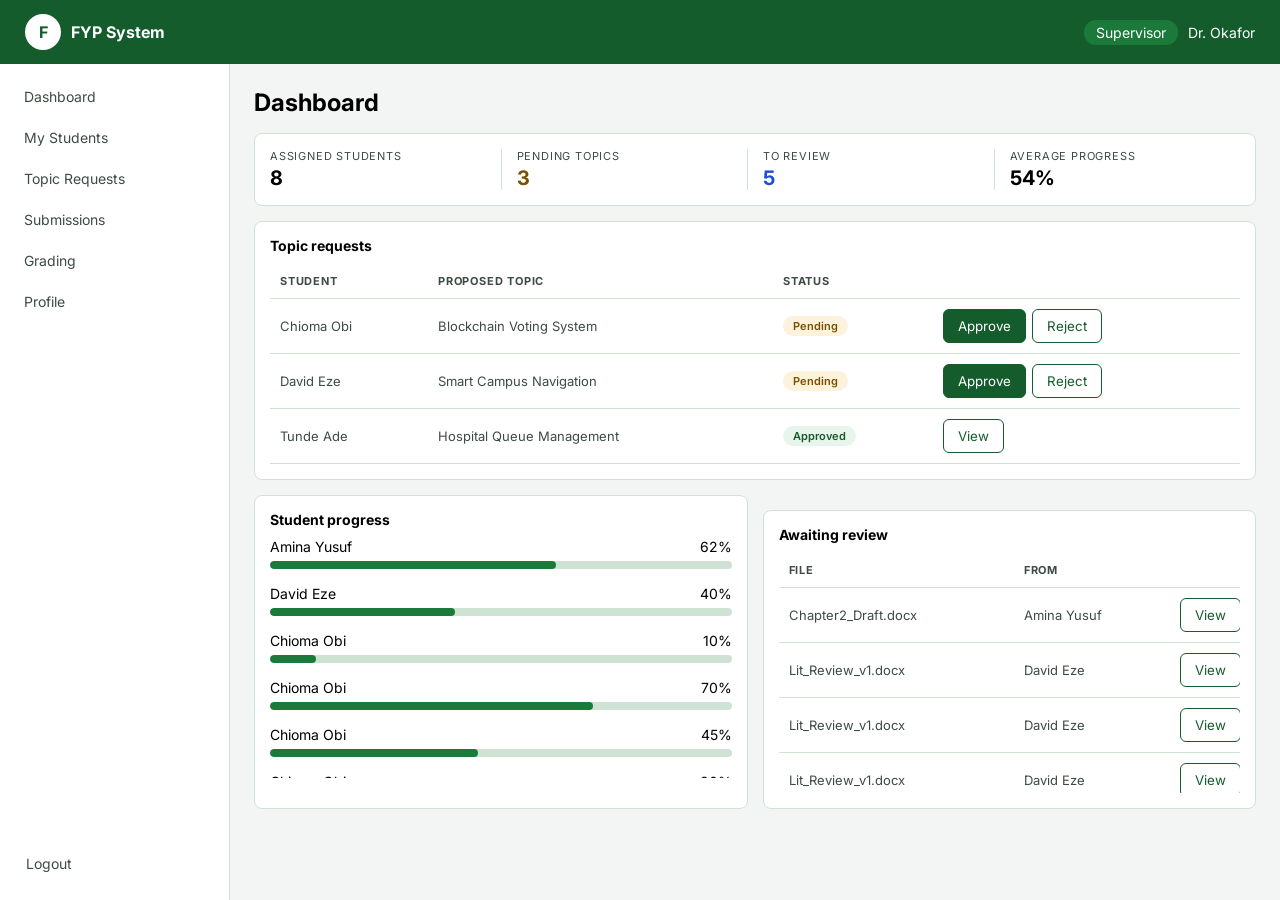
==== index.html @ e76ed825 "Rename supervisor-dashboard.html to index.html" ====
<!DOCTYPE html>
<html lang="en">
<head>
    <meta charset="UTF-8">
    <meta name="viewport" content="width=device-width, initial-scale=1.0">
    <link rel="stylesheet" href="supervisor-dashboard.css">
    <link rel="stylesheet" href="https://fonts.googleapis.com/css2?family=Inter:wght@400;600;700&display=swap">
    <title>Supervisor Dashboard | FYP System</title>
</head>
<body>
    <!--------Header--------->
    <header>
        <div>
            <div class="logo">F</div>
            <p class="logo-desc">FYP System</p>
        </div>

        <div>
            <div class="role">Supervisor</div>
            <p class="username">Dr. Okafor</p>
        </div>

        <button class="menu-btn" aria-label="Open menu">☰</button>
    </header>

    <div class="layout">
        <aside class="sidebar">
            <!------Side bar links------>
            <nav>
                <a href="supervisor-dashboard.html">Dashboard</a>
                <a href="supervisor-students.html">My Students</a>
                <a href="supervisor-topics.html">Topic Requests</a>
                <a href="supervisor-submissions.html">Submissions</a>
                <a href="supervisor-grading.html">Grading</a>
                <a href="supervisor-profile.html">Profile</a>
            </nav>

            <a href="#" class="logout">Logout</a>
        </aside>

        <!-----Main Dashboard----->
        <main>
            <h1>Dashboard</h1>
            
            <!------Project stats------->
            <div class="stats-container">
                <div class="stats">
                    <p class="stats-header">Assigned students</p>
                    <p class="label-value">8</p>
                </div>

                <div class="stats">
                    <p class="stats-header">Pending topics</p>
                    <p class="label-value pending">3</p>
                </div>

                <div class="stats">
                    <p class="stats-header">To review</p>
                    <p class="label-value review">5</p>
                </div>

                <div class="stats">
                    <p class="stats-header">Average progress</p>
                    <p class="label-value">54%</p>
                </div>
            </div>

            <!-------Topic requests stats------->
            <section class="card">
                <h2>Topic requests</h2>

                <div class="table-wrap">
                    <table>
                        <tr>
                            <th>Student</th>
                            <th>Proposed topic</th>
                            <th>Status</th>
                            <th></th>
                        </tr>

                        <tr>
                            <td>Chioma Obi</td>
                            <td>Blockchain Voting System</td>
                            <td><span class="badge pending">Pending</span></td>
                            <td>
                                <button class="btn btn-primary" data-action="approve">Approve</button>
                                <button class="btn btn-outline" data-action="reject">Reject</button>
                            </td>
                        </tr>

                        <tr>
                            <td>David Eze</td>
                            <td>Smart Campus Navigation</td>
                            <td><span class="badge pending">Pending</span></td>
                            <td>
                                <button class="btn btn-primary" data-action="approve">Approve</button>
                                <button class="btn btn-outline" data-action="reject">Reject</button>
                            </td>
                        </tr>

                        <tr>
                            <td>Tunde Ade</td>
                            <td>Hospital Queue Management</td>
                            <td><span class="badge approved">Approved</span></td>
                            <td>
                                <button class="btn btn-approved">View</button>
                            </td>
                        </tr>
                    </table>
                </div>
            </section>

            <!-----------Progress code----------->
            <section class="card-row">
                <section class="card">
                    <h2>Student progress</h2>

                    <div class="progress-wrap">
                        <div class="progress-item">
                            <div class="progress-info">
                                <span>Amina Yusuf</span>
                                <span>62%</span>
                            </div>
                            <div class="bar">
                                <div class="bar-fill" style="width: 62%;"></div>
                            </div>
                        </div>

                        <div class="progress-item">
                            <div class="progress-info">
                                <span>David Eze</span>
                                <span>40%</span>
                            </div>
                            <div class="bar">
                                <div class="bar-fill" style="width: 40%;"></div>
                            </div>
                        </div>

                        <div class="progress-item">
                            <div class="progress-info">
                                <span>Chioma Obi</span>
                                <span>10%</span>
                            </div>
                            <div class="bar">
                                <div class="bar-fill" style="width: 10%;"></div>
                            </div>
                        </div>

                        <div class="progress-item">
                            <div class="progress-info">
                                <span>Chioma Obi</span>
                                <span>70%</span>
                            </div>
                            <div class="bar">
                                <div class="bar-fill" style="width: 70%;"></div>
                            </div>
                        </div>

                        <div class="progress-item">
                            <div class="progress-info">
                                <span>Chioma Obi</span>
                                <span>45%</span>
                            </div>
                            <div class="bar">
                                <div class="bar-fill" style="width: 45%;"></div>
                            </div>
                        </div>

                        <div class="progress-item">
                            <div class="progress-info">
                                <span>Chioma Obi</span>
                                <span>80%</span>
                            </div>
                            <div class="bar">
                                <div class="bar-fill" style="width: 80%;"></div>
                            </div>
                        </div>

                        <div class="progress-item">
                            <div class="progress-info">
                                <span>Chioma Obi</span>
                                <span>40%</span>
                            </div>
                            <div class="bar">
                                <div class="bar-fill" style="width: 40%;"></div>
                            </div>
                        </div>

                        <div class="progress-item">
                            <div class="progress-info">
                                <span>Chioma Obi</span>
                                <span>10%</span>
                            </div>
                            <div class="bar">
                                <div class="bar-fill" style="width: 10%;"></div>
                            </div>
                        </div>
                    </div>
                </section>

                <!----------Review code----------->
                <section class="card">
                    <h2>Awaiting review</h2>

                    <div class="table-wrap review-table">
                        <table>
                            <tr>
                                <th>File</th>
                                <th>From</th>
                                <th></th>
                            </tr>

                            <tr>
                                <td>Chapter2_Draft.docx</td>
                                <td>Amina Yusuf</td>
                                <td><button class="btn view-file">View</button></td>
                            </tr>

                            <tr>
                                <td>Lit_Review_v1.docx</td>
                                <td>David Eze</td>
                                <td><button class="btn view-file">View</button></td>
                            </tr>

                            <tr>
                                <td>Lit_Review_v1.docx</td>
                                <td>David Eze</td>
                                <td><button class="btn view-file">View</button></td>
                            </tr>

                            <tr>
                                <td>Lit_Review_v1.docx</td>
                                <td>David Eze</td>
                                <td><button class="btn view-file">View</button></td>
                            </tr>

                            <tr>
                                <td>Lit_Review_v1.docx</td>
                                <td>David Eze</td>
                                <td><button class="btn view-file">View</button></td>
                            </tr>

                            <tr>
                                <td>Lit_Review_v1.docx</td>
                                <td>David Eze</td>
                                <td><button class="btn view-file">View</button></td>
                            </tr>

                            <tr>
                                <td>Lit_Review_v1.docx</td>
                                <td>David Eze</td>
                                <td><button class="btn view-file">View</button></td>
                            </tr>
                        </table>
                    </div>
                </section>
            </section>
        </main>
    </div>



    <script src="script.js"></script>
</body>
</html>
---- supervisor-dashboard.css ----
/* 1. COLOR VARIABLES: change the theme here */
:root {
    --primary: #1b7a3a;
    --primary-dark: #145c2b;
    --accent: #b8891a;
    --surface: #e8f5ec;
    --background: #ffffff;
    --border: #cfe3d5;
    --text: #1c2b21;
    --text-muted: #6b7a70;
    --white: #ffffff;
    --page-bg: #f3f5f4;
    --text-soft: #3d4b42;
    --header-height: 64px;
    --sidebar-width: 230px;
    --warning-text: #7a4f00;
    --info-text: #1d4ed8;
}

* {
    box-sizing: border-box;
    margin: 0;
    padding: 0;
}

body {
  font-family: "Inter", system-ui, sans-serif;
}

/* 2. HEADER SECTION: Logo, user's role and name*/
header {
    position: sticky;
    top: 0;
    z-index: 10;
    height: var(--header-height);
    display: flex;
    justify-content: space-between;
    background-color: var(--primary-dark);
    padding: 12px 25px;
    color: var(--white);
    align-items: center;
}

header div {
    display: flex;
    align-items: center;
    gap: 10px;
}

/* ---------LOGO---------- */
.logo {
    width: 36px;
    height: 36px;
    display: grid;
    place-items: center;
    border-radius: 50%;
    background-color: var(--white);
    color: var(--primary-dark);
    font-weight: bold;
}

.logo-desc {
    font-weight: bold;
    font-size: 16px;
}

.layout {
    display: flex;
    min-height: calc(100vh - var(--header-height));
}

.role {
    font-size: 14px;
    background-color: var(--primary);
    padding: 4px 12px;
    border-radius: 12px;
}

.username {
    font-size: 14px;
}

.menu-btn {
    display: none;
}

/* 1a. ASIDE SECTIONS: Navigations link here */
aside {
    flex: 0 0 var(--sidebar-width);
    position: sticky;
    top: var(--header-height);
    align-self: flex-start;
    height: calc(100vh - var(--header-height));
    overflow-y: auto;
    display: flex;
    flex-direction: column;
    background-color: var(--white);
    border-right: 1px solid var(--border);
}

aside nav {
    padding: 12px 12px;
}

aside nav a {
    display: block;
    text-decoration: none;
    color: var(--text-soft);
    font-size: 14px;
    padding: 12px 12px;
    border-radius: 8px;
}

aside nav a:hover {
    background: var(--surface);
}

/* will be changed using js later in the project */

.active {
    background: var(--surface);
    font-weight: bold;
    color: var(--primary-dark);
}

.logout {
    display: block;
    padding: 12px 14px;
    border-radius: 8px;
    text-decoration: none;
    color: var(--text-soft);
    font-size: 14px;
    margin: auto 12px 16px;
}

/* 1b. MAIN SECTIONS: Main dashboard*/
main {
    flex: 1;
    min-width: 0;
    padding: 24px;
    background: var(--page-bg);
    border-left: none;
}

h1 {
    font-size: 24px;
    margin-bottom: 16px;
}

.stats-container {
    display: flex;
    border: 1px solid var(--border);
    border-radius: 8px;
    padding: 15px;
    background: var(--background);
    margin-bottom: 15px;
}

.stats {
    flex: 1;
}

.stats + .stats {
    border-left: 1px solid var(--border);
    padding-left: 15px;
}

.stats .stats-header {
    font-size: 11px;
    color: var(--text-soft);
    margin-bottom: 3px;
    letter-spacing: 0.05rem;
    text-transform: uppercase;
}

.stats .label-value {
    font-weight: bold;
    font-size: 20px;
}

.stats .pending {
    color: var(--warning-text);
}

.stats .review {
    color: var(--info-text);
}

/* ------Table styles------*/
.card {
    background: var(--background);
    border: 1px solid var(--border);
    border-radius: 8px;
    padding: 15px;
}

h2 {
    font-size: 14px;
    margin-bottom: 10px;
}

.table-wrap {
    overflow-x: auto;
}

table {
    width: 100%;
    min-width: 520px;
    border-collapse: collapse;
}

table th, table td {
    text-align: left;
    padding: 10px;
    color: var(--text-soft);
    border-bottom: 1px solid var(--border);
    font-size: 11px;
}

table th {
    text-transform: uppercase;
    letter-spacing: 0.05rem;
}

table td {
    font-size: 13px;
}

.badge {
    font-size: 11px;
    font-weight: 600;
    padding: 3px 10px;
    border-radius: 20px;
    display: inline-block;
}

.badge.pending {
    background: #fdf3dc;
    color: var(--warning-text);
}

.badge.approved {
    background: var(--surface);
    color: var(--primary-dark);
}

.badge.rejected {
    background: #fde8e8;
    color: #9b1c1c;
}

.btn {
    padding: 8px 14px;
    border: 1px solid var(--primary-dark);
    border-radius: 6px;
    font-family: inherit;
    cursor: pointer;
}

.btn-primary {
    background: var(--primary-dark);
    color: var(--background);
    margin-right: 2px;
}

.btn-outline, 
.btn-approved,
.view-file {
    background: var(--background);
    color: var(--primary-dark);
}

.btn-primary:hover {
    opacity: 0.8;
}

.btn-outline:hover, 
.btn-approved:hover, 
.view-file:hover {
    background: var(--primary-dark);
    color: var(--background);
    opacity: 0.8;
}

/* ----------Student progress and review----------- */
.card-row {
    display: flex;
    flex-wrap: wrap;
    gap: 15px;
    margin-top: 15px;
}

.card-row .card {
    min-width: 0;
    flex: 1;
}

/* Progress styles */
.progress-item {
    margin-bottom: 16px;
}

.progress-item:last-child {
    margin-bottom: 0;
}

.progress-info {
    display: flex;
    justify-content: space-between;
    font-size: 14px;
    margin-bottom: 6px;
}

.bar {
    height: 8px;
    background: var(--border);
    border-radius: 6px;
    overflow: hidden;
}

.bar-fill {
    height: 100%;
    background: var(--primary);
    border-radius: 6px;
    font-weight: 600;
}

.progress-wrap {
    max-height: 240px;
    overflow-y: auto;
}

.review-table {
    max-height: 240px;
    overflow-y: auto;
}

.review-table table th {
    position: sticky;
    top: 0;
    background: var(--background);
}

.badge.rejected { background: #fde8e8; color: #9b1c1c; }

/* Pages after the first card need space between cards */
.card + .card { margin-top: 15px; }

/* Small text under progress bars in the students table */
td small { color: var(--text-muted); font-size: 12px; }
td .bar { min-width: 100px; margin-bottom: 4px; }

/* Grading inputs */
.grade-input, .comment-input {
    padding: 8px 10px;
    font: inherit;
    border: 1px solid var(--border);
    border-radius: 8px;
}
.grade-input { width: 80px; }
.comment-input { width: 100%; min-width: 180px; }

/* Profile forms */
.profile-card { max-width: 520px; }
.profile-form .field { margin-bottom: 14px; }
.profile-form label {
    display: block;
    font-size: 13px;
    font-weight: 600;
    color: var(--primary-dark);
    margin-bottom: 6px;
}
.profile-form input {
    width: 100%;
    padding: 10px 12px;
    font: inherit;
    border: 1px solid var(--border);
    border-radius: 8px;
}
.profile-form input:focus { outline: 2px solid var(--primary); outline-offset: 1px; }


/* ----------------Responsiveness----------------- */
@media (max-width: 768px) {
aside {
    position: fixed;
    left: 0;
    z-index: 1;
    transform: translateX(-100%);
    transition: 0.5s;
}

.open {
    transform: translateX(0);
    transition: transform 0.25s;
}

.menu-btn {
    display: block;
    background: none;
    border: 0;
    color: var(--white);
    font-size: 24px;
    cursor: pointer;
}

header {
    padding: 12px 16px;
}

.username {
    display: none;
}

.logo-desc {
    font-size: 13px;
}

.stats-container {
    display: grid;
    grid-template-columns: repeat(2, minmax(0, 1fr));
    gap: 16px 0;
}

.stats:nth-child(odd) {
    padding-left: 0;
    border-left: none;
}

.card-row {
    display: grid;
    gap: 16px;
}
}
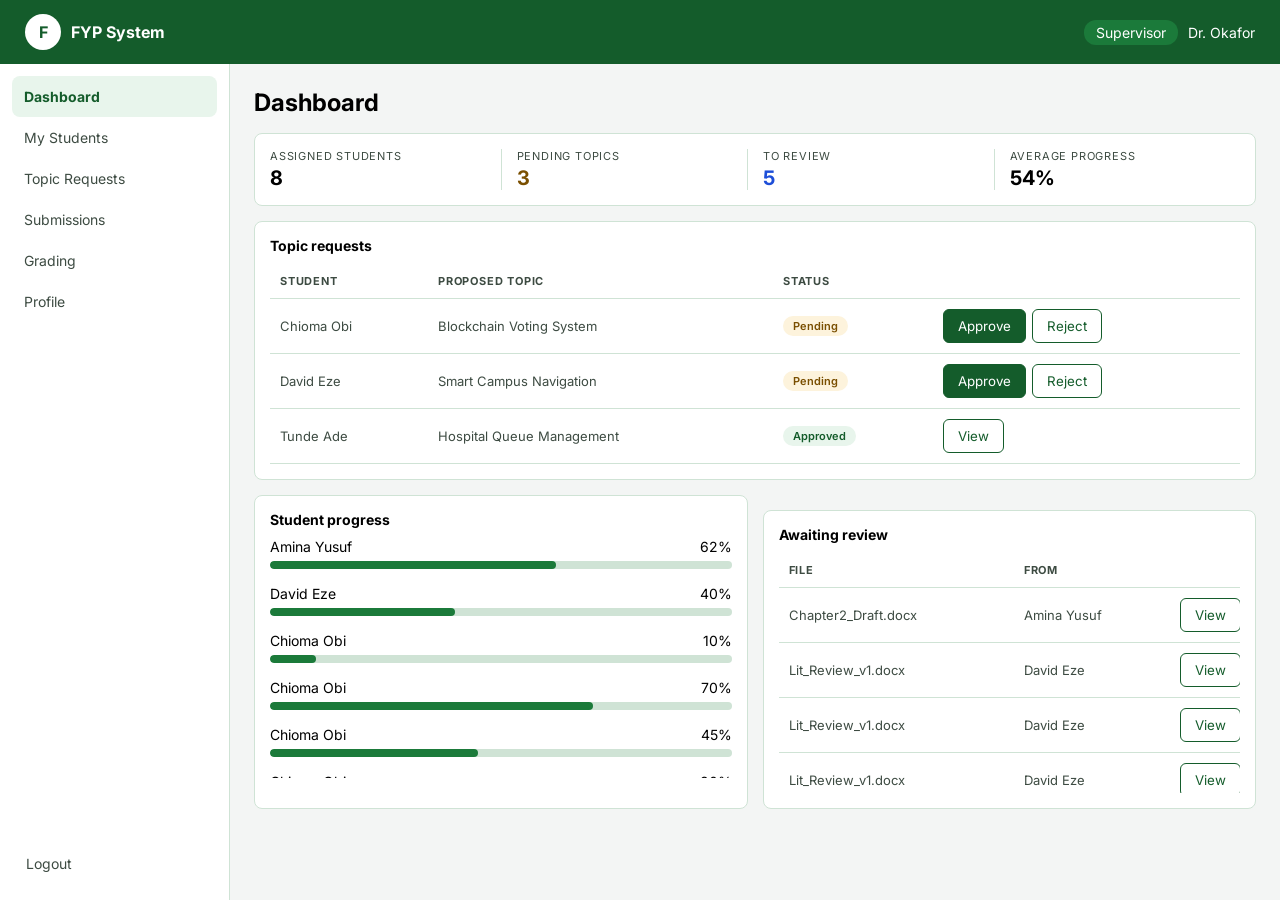
==== commit 608450e8: "Fix HTML formatting and structure" ====
--- a/index.html
+++ b/index.html
@@ -27,7 +27,7 @@
         <aside class="sidebar">
             <!------Side bar links------>
             <nav>
-                <a href="supervisor-dashboard.html">Dashboard</a>
+                <a href="index.html">Dashboard</a>
                 <a href="supervisor-students.html">My Students</a>
                 <a href="supervisor-topics.html">Topic Requests</a>
                 <a href="supervisor-submissions.html">Submissions</a>
